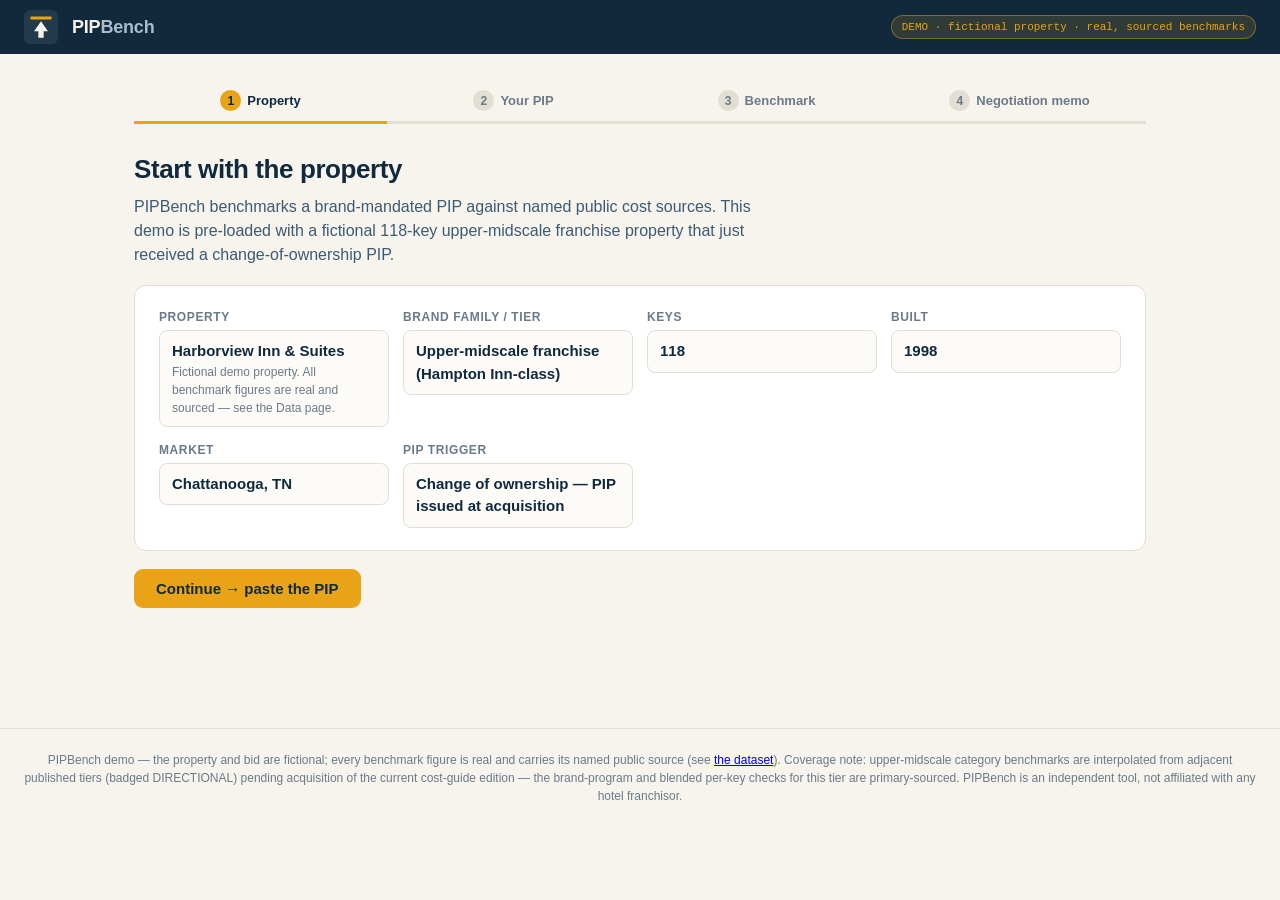
==== product/index.html @ 27633e5e "Initial commit Co-Authored-By: Claude Opus 4.8 (1M context) <noreply@anthropic.com> Claude-Session: " ====
<!DOCTYPE html>
<html lang="en">
<head>
<meta name="robots" content="noindex, nofollow">
<meta charset="utf-8">
<meta name="viewport" content="width=device-width, initial-scale=1">
<title>PIPBench — Benchmark Demo</title>
<link rel="icon" type="image/svg+xml" href="../brand/favicon.svg">
<link rel="stylesheet" href="styles.css">
</head>
<body>

<header class="app-header">
  <svg width="34" height="34" viewBox="0 0 128 128" role="img" aria-label="PIPBench mark">
    <rect width="128" height="128" rx="24" fill="#F7F4EE" opacity="0.08"/>
    <rect x="24" y="24" width="80" height="12" rx="4" fill="#E8A317"/>
    <path d="M64 42 L90 80 L74 80 L74 104 L54 104 L54 80 L38 80 Z" fill="#F7F4EE"/>
  </svg>
  <div class="app-name">PIP<span>Bench</span></div>
  <div class="env-chip">DEMO · fictional property · real, sourced benchmarks</div>
</header>

<nav class="stepper" aria-label="Steps">
  <div class="step-tab active"><span class="n">1</span>Property</div>
  <div class="step-tab"><span class="n">2</span>Your PIP</div>
  <div class="step-tab"><span class="n">3</span>Benchmark</div>
  <div class="step-tab"><span class="n">4</span>Negotiation memo</div>
</nav>

<main>
  <!-- STEP 1 -->
  <section class="panel active" id="panel-1" aria-label="Property intake">
    <h1>Start with the property</h1>
    <p class="lede">PIPBench benchmarks a brand-mandated PIP against named public cost sources. This demo is pre-loaded with a fictional 118-key upper-midscale franchise property that just received a change-of-ownership PIP.</p>
    <div class="card"><div class="grid2" id="intake-grid"></div></div>
    <div class="btn-row">
      <button class="btn btn-primary" id="btn-to-scope">Continue → paste the PIP</button>
    </div>
  </section>

  <!-- STEP 2 -->
  <section class="panel" id="panel-2" aria-label="PIP scope input">
    <h1>Paste the PIP scope & bid</h1>
    <p class="lede">Paste the PIP scope table or contractor bid. PIPBench parses each line, extracts the price, and maps it to a benchmark category. The demo text below is editable — change a number and re-parse.</p>
    <div class="card">
      <textarea id="pip-input" spellcheck="false" aria-label="PIP scope text"></textarea>
      <div class="parse-log" id="parse-log" aria-live="polite"></div>
    </div>
    <div class="btn-row">
      <button class="btn btn-secondary" id="btn-back-1">← Back</button>
      <button class="btn btn-primary" id="btn-parse">Parse scope lines</button>
      <button class="btn btn-primary" id="btn-to-bench" disabled>Benchmark it →</button>
    </div>
  </section>

  <!-- STEP 3 -->
  <section class="panel" id="panel-3" aria-label="Benchmark results">
    <h1>The benchmark</h1>
    <p class="lede">Every line is measured against a published range, escalated to 2026 dollars. Green band = benchmark range; the marker is this bid. <span class="badge verified">VERIFIED</span> = primary-sourced base figure. <span class="badge directional">DIRECTIONAL</span> = interpolated or escalated — shown honestly as an estimate.</p>
    <div class="summary-band" id="summary-band"></div>
    <div class="card" style="overflow-x:auto">
      <table class="bench">
        <thead><tr><th>Scope line & source</th><th class="num">Bid</th><th>Benchmark range</th><th>Verdict</th></tr></thead>
        <tbody id="bench-rows"></tbody>
      </table>
    </div>
    <div class="card"><p class="hint" id="blended-note" style="font-size:13.5px"></p></div>
    <div class="btn-row">
      <button class="btn btn-secondary" id="btn-back-2">← Back</button>
      <button class="btn btn-primary" id="btn-to-memo">Generate the negotiation memo →</button>
    </div>
  </section>

  <!-- STEP 4 -->
  <section class="panel" id="panel-4" aria-label="Negotiation memo">
    <h1>The negotiation memo</h1>
    <p class="lede">Line-item-linked, source-cited, and written to be handed to the brand or the GC. This is the deliverable no estimate-only tool ships.</p>
    <div class="memo-banner">Negotiation support, not legal or engineering advice. Escalations to 2026 dollars are PIPBench estimates and are labeled as such.</div>
    <div class="memo-doc" id="memo-body"></div>
    <div class="btn-row" style="justify-content:center">
      <button class="btn btn-secondary" id="btn-back-3">← Back to benchmark</button>
      <button class="btn btn-primary" id="btn-print">Print / save as PDF</button>
    </div>
  </section>
</main>

<footer class="app-footer">
  PIPBench demo — the property and bid are fictional; every benchmark figure is real and carries its named public source (see <a href="data/benchmarks.json">the dataset</a>).
  Coverage note: upper-midscale category benchmarks are interpolated from adjacent published tiers (badged DIRECTIONAL) pending acquisition of the current cost-guide edition — the brand-program and blended per-key checks for this tier are primary-sourced.
  PIPBench is an independent tool, not affiliated with any hotel franchisor.
</footer>

<script src="data/benchmarks.js"></script>
<script src="data/sample-pip.js"></script>
<script src="app.js"></script>
</body>
</html>
---- product/styles.css ----
:root {
  --navy: #10293D;
  --slate: #3D5A73;
  --paper: #F7F4EE;
  --amber: #E8A317;
  --green: #2F7D4F;
  --red: #BF4034;
  --gray: #6B7A88;
  --card: #FFFFFF;
  --line: #E3DED4;
  --mono: Consolas, "Courier New", monospace;
  --serif: Georgia, "Times New Roman", serif;
}
* { box-sizing: border-box; }
html, body { margin: 0; padding: 0; }
body {
  font-family: "Segoe UI", -apple-system, "Helvetica Neue", Arial, sans-serif;
  background: var(--paper);
  color: var(--navy);
  line-height: 1.5;
}

/* ---------- header ---------- */
header.app-header {
  background: var(--navy);
  color: var(--paper);
  padding: 10px 24px;
  display: flex; align-items: center; gap: 14px;
  position: sticky; top: 0; z-index: 40;
}
header.app-header svg { display: block; }
header .app-name { font-weight: 700; font-size: 18px; letter-spacing: -0.2px; }
header .app-name span { color: #A9BCCC; font-weight: 600; }
header .env-chip {
  margin-left: auto;
  font-family: var(--mono); font-size: 11px;
  background: rgba(232,163,23,0.15); color: var(--amber);
  border: 1px solid rgba(232,163,23,0.45);
  padding: 3px 10px; border-radius: 999px;
}

/* ---------- stepper ---------- */
.stepper {
  display: flex; gap: 0; max-width: 1060px; margin: 26px auto 0; padding: 0 24px;
}
.step-tab {
  flex: 1; text-align: center; padding: 10px 6px;
  font-size: 13px; font-weight: 600; color: var(--gray);
  border-bottom: 3px solid var(--line);
  cursor: default; user-select: none;
}
.step-tab .n {
  display: inline-flex; align-items: center; justify-content: center;
  width: 21px; height: 21px; border-radius: 50%;
  background: var(--line); color: var(--gray);
  font-size: 12px; margin-right: 6px;
}
.step-tab.active { color: var(--navy); border-bottom-color: var(--amber); }
.step-tab.active .n { background: var(--amber); color: var(--navy); }
.step-tab.done { color: var(--green); border-bottom-color: var(--green); }
.step-tab.done .n { background: var(--green); color: #fff; }

/* ---------- layout ---------- */
main { max-width: 1060px; margin: 0 auto; padding: 26px 24px 80px; }
.panel { display: none; }
.panel.active { display: block; animation: fadeUp 0.35s ease; }
@keyframes fadeUp { from { opacity: 0; transform: translateY(8px); } to { opacity: 1; transform: none; } }

.card {
  background: var(--card); border: 1px solid var(--line); border-radius: 12px;
  padding: 22px 24px; margin-bottom: 18px;
}
h1 { font-size: 26px; margin: 0 0 6px; letter-spacing: -0.4px; }
h2 { font-size: 19px; margin: 0 0 12px; }
p.lede { color: var(--slate); margin: 0 0 18px; max-width: 70ch; }
.hint { font-size: 13px; color: var(--gray); }

/* ---------- intake form ---------- */
.grid2 { display: grid; grid-template-columns: repeat(auto-fit, minmax(220px, 1fr)); gap: 14px; }
.field label { display: block; font-size: 12px; font-weight: 600; color: var(--gray); text-transform: uppercase; letter-spacing: 0.6px; margin-bottom: 4px; }
.field .val {
  background: #FCFBF8; border: 1px solid var(--line); border-radius: 8px;
  padding: 9px 12px; font-size: 15px; font-weight: 600;
}
.field .val small { display: block; font-weight: 400; color: var(--gray); font-size: 12px; }

/* ---------- scope step ---------- */
textarea#pip-input {
  width: 100%; min-height: 300px; resize: vertical;
  font-family: var(--mono); font-size: 12.5px; line-height: 1.65;
  background: #FCFBF8; color: var(--navy);
  border: 1px solid var(--line); border-radius: 10px; padding: 14px;
}
.parse-log {
  font-family: var(--mono); font-size: 12px; color: var(--slate);
  background: #10293D; color: #C9D6E2; border-radius: 10px;
  padding: 14px 16px; min-height: 40px; margin-top: 14px;
  white-space: pre-wrap; display: none;
}
.parse-log.show { display: block; }
.parse-log .ok { color: #7FC79B; }
.parse-log .warn { color: #E8C06A; }

/* ---------- buttons ---------- */
.btn {
  display: inline-block; border: 0; cursor: pointer; text-decoration: none;
  font-family: inherit; font-size: 15px; font-weight: 700;
  padding: 11px 22px; border-radius: 9px;
}
.btn-primary { background: var(--amber); color: var(--navy); }
.btn-primary:hover { filter: brightness(1.06); }
.btn-secondary { background: transparent; color: var(--slate); border: 1.5px solid var(--slate); }
.btn-secondary:hover { background: rgba(61,90,115,0.07); }
.btn-row { display: flex; gap: 12px; margin-top: 18px; flex-wrap: wrap; align-items: center; }
.btn[disabled] { opacity: 0.45; cursor: not-allowed; }

/* ---------- verdict chips & badges ---------- */
.badge {
  font-family: var(--mono); font-size: 10.5px; font-weight: 700;
  letter-spacing: 0.8px; padding: 2px 8px; border-radius: 4px; white-space: nowrap;
}
.badge.verified { background: rgba(47,125,79,0.12); color: var(--green); border: 1px solid rgba(47,125,79,0.4); }
.badge.directional { background: rgba(232,163,23,0.14); color: #9C6F0E; border: 1px solid rgba(232,163,23,0.5); }
.chip {
  font-size: 12px; font-weight: 700; padding: 3px 10px; border-radius: 999px; white-space: nowrap;
}
.chip.above { background: rgba(191,64,52,0.12); color: var(--red); }
.chip.inrange { background: rgba(47,125,79,0.12); color: var(--green); }
.chip.below { background: rgba(61,90,115,0.12); color: var(--slate); }
.chip.nodata { background: rgba(107,122,136,0.13); color: var(--gray); }
.chip.lever { background: rgba(232,163,23,0.16); color: #9C6F0E; }

/* ---------- summary band ---------- */
.summary-band {
  display: grid; grid-template-columns: repeat(auto-fit, minmax(190px, 1fr));
  gap: 14px; margin-bottom: 18px;
}
.stat {
  background: var(--navy); color: var(--paper);
  border-radius: 12px; padding: 16px 18px;
}
.stat .k { font-size: 12px; color: #A9BCCC; text-transform: uppercase; letter-spacing: 0.7px; }
.stat .v { font-family: var(--mono); font-size: 22px; font-weight: 700; margin-top: 4px; }
.stat .v.red { color: #F0A79E; }
.stat .v.green { color: #8FD3AA; }
.stat .v.amber { color: #F2C464; }
.stat .s { font-size: 11.5px; color: #8FA1B0; margin-top: 4px; }

/* ---------- benchmark table ---------- */
table.bench { width: 100%; border-collapse: collapse; font-size: 13.5px; }
table.bench th {
  text-align: left; font-size: 11px; text-transform: uppercase; letter-spacing: 0.7px;
  color: var(--gray); border-bottom: 2px solid var(--line); padding: 8px 10px;
}
table.bench td { border-bottom: 1px solid var(--line); padding: 12px 10px; vertical-align: top; }
table.bench tr:last-child td { border-bottom: 0; }
td.num, th.num { text-align: right; font-family: var(--mono); }
.item-name { font-weight: 600; }
.item-ref { font-family: var(--mono); font-size: 11px; color: var(--gray); }
.src-line { font-family: var(--mono); font-size: 11px; color: var(--gray); margin-top: 5px; }
.src-line a { color: var(--slate); }

/* range bar */
.range-wrap { min-width: 170px; }
.range-bar { position: relative; height: 14px; background: #E9E4DA; border-radius: 7px; margin: 6px 0 3px; }
.range-band { position: absolute; top: 3px; bottom: 3px; background: rgba(47,125,79,0.35); border: 1px solid rgba(47,125,79,0.55); border-radius: 5px; }
.range-marker {
  position: absolute; top: -4px; width: 10px; height: 22px; border-radius: 3px;
  transform: translateX(-5px); border: 2px solid var(--paper);
}
.range-marker.above { background: var(--red); }
.range-marker.inrange { background: var(--green); }
.range-marker.below { background: var(--slate); }
.range-scale { display: flex; justify-content: space-between; font-family: var(--mono); font-size: 10px; color: var(--gray); }

/* ---------- memo ---------- */
.memo-doc {
  background: #fff; border: 1px solid var(--line); border-radius: 4px;
  max-width: 760px; margin: 0 auto; padding: 54px 62px;
  font-family: var(--serif); font-size: 14.5px; line-height: 1.68; color: #1B2733;
  box-shadow: 0 2px 14px rgba(16,41,61,0.08);
}
.memo-doc h3 { font-family: var(--serif); font-size: 20px; margin: 0 0 2px; }
.memo-doc .memo-meta { font-size: 12.5px; color: #55636F; border-bottom: 1.5px solid #1B2733; padding-bottom: 14px; margin-bottom: 20px; }
.memo-doc h4 { font-size: 15px; margin: 26px 0 8px; text-transform: uppercase; letter-spacing: 1px; }
.memo-doc .figure { font-family: var(--mono); font-size: 13px; }
.memo-doc .cite { font-size: 12px; color: #55636F; font-style: italic; }
.memo-doc ol { padding-left: 22px; }
.memo-doc li { margin-bottom: 12px; }
.memo-banner {
  max-width: 760px; margin: 0 auto 16px; font-size: 12.5px; color: var(--gray);
  background: rgba(232,163,23,0.1); border: 1px solid rgba(232,163,23,0.4);
  border-radius: 8px; padding: 10px 14px;
}

/* footer */
footer.app-footer {
  border-top: 1px solid var(--line); margin-top: 40px; padding: 22px 24px;
  font-size: 12px; color: var(--gray); text-align: center;
}

@media print {
  header.app-header, .stepper, .btn-row, footer.app-footer, .memo-banner { display: none !important; }
  body { background: #fff; }
  main { padding: 0; max-width: none; }
  .panel { display: none !important; }
  .panel#panel-4 { display: block !important; }
  .memo-doc { box-shadow: none; border: 0; padding: 20px 10px; }
}

@media (max-width: 720px) {
  .step-tab { font-size: 11px; }
  .step-tab .n { display: none; }
  .memo-doc { padding: 30px 22px; }
  main { padding: 18px 14px 60px; }
}
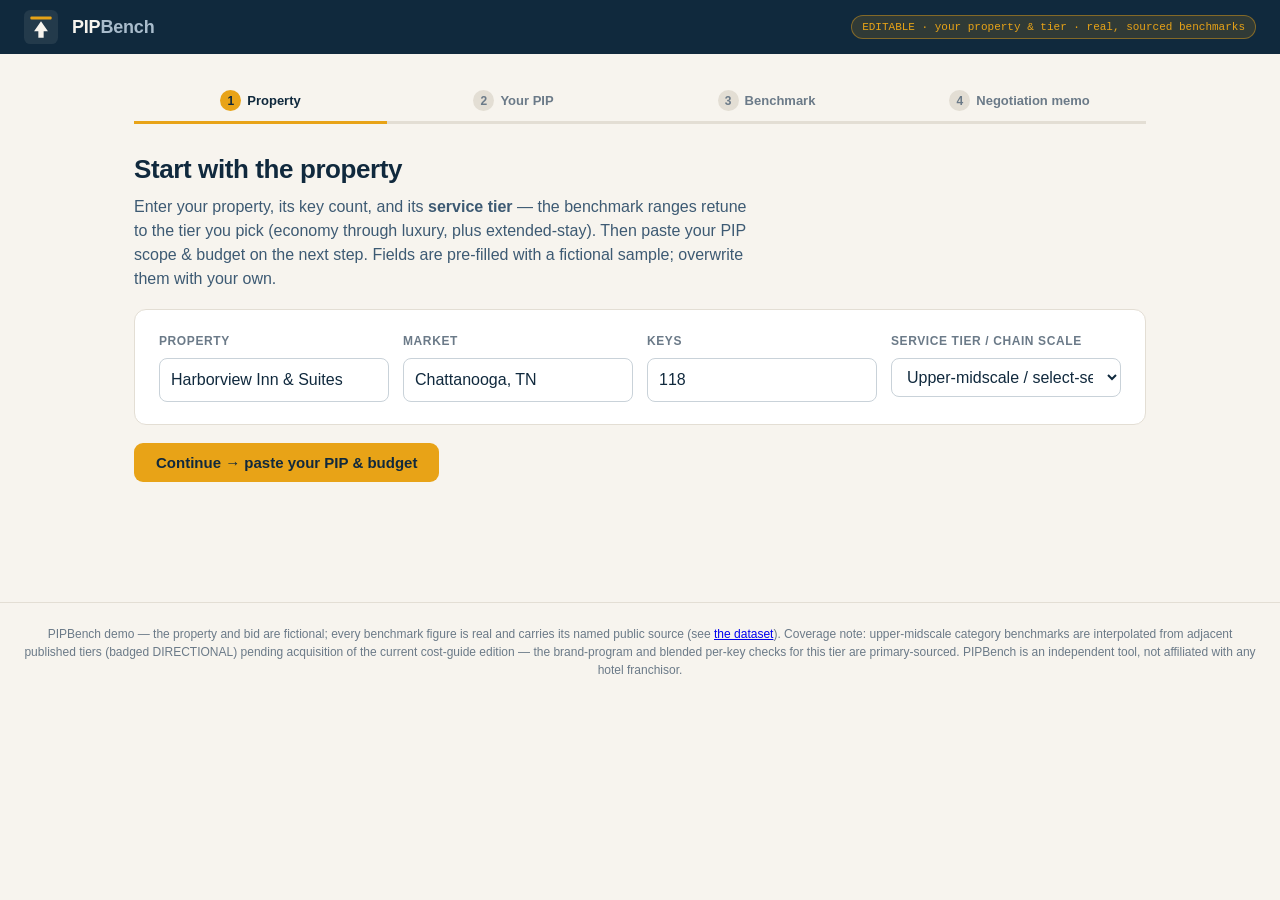
==== commit e310ec44: "Make benchmarks tier-adaptable + clarify scope/budget input - app.js: add service-tier system (econo" ====
--- a/product/index.html
+++ b/product/index.html
@@ -7,6 +7,16 @@
 <title>PIPBench — Benchmark Demo</title>
 <link rel="icon" type="image/svg+xml" href="../brand/favicon.svg">
 <link rel="stylesheet" href="styles.css">
+<style>
+  .field .in{width:100%;font:inherit;color:var(--navy,#10293D);background:#fff;border:1px solid #C9D2D9;border-radius:8px;padding:9px 11px;margin-top:4px}
+  .field .in:focus{outline:none;border-color:#E8A317;box-shadow:0 0 0 3px rgba(232,163,23,.18)}
+  select.in{appearance:auto;cursor:pointer}
+  .input-callout{display:flex;gap:10px;align-items:flex-start;background:#FCF6E9;border:1px solid #F0E2BE;border-left:4px solid #E8A317;border-radius:0 8px 8px 0;padding:11px 14px;margin:0 0 12px;font-size:13.5px;line-height:1.5}
+  .input-callout b{color:#8A6208}
+  .btn-mini{font:inherit;font-size:12.5px;background:#fff;border:1px solid #C9D2D9;border-radius:7px;padding:5px 11px;cursor:pointer;color:#3D5A73}
+  .btn-mini:hover{border-color:#E8A317;color:#10293D}
+  .input-tools{display:flex;gap:8px;margin:0 0 8px}
+</style>
 </head>
 <body>
 
@@ -17,7 +27,7 @@
     <path d="M64 42 L90 80 L74 80 L74 104 L54 104 L54 80 L38 80 Z" fill="#F7F4EE"/>
   </svg>
   <div class="app-name">PIP<span>Bench</span></div>
-  <div class="env-chip">DEMO · fictional property · real, sourced benchmarks</div>
+  <div class="env-chip">EDITABLE · your property &amp; tier · real, sourced benchmarks</div>
 </header>
 
 <nav class="stepper" aria-label="Steps">
@@ -31,19 +41,26 @@
   <!-- STEP 1 -->
   <section class="panel active" id="panel-1" aria-label="Property intake">
     <h1>Start with the property</h1>
-    <p class="lede">PIPBench benchmarks a brand-mandated PIP against named public cost sources. This demo is pre-loaded with a fictional 118-key upper-midscale franchise property that just received a change-of-ownership PIP.</p>
+    <p class="lede">Enter your property, its key count, and its <strong>service tier</strong> — the benchmark ranges retune to the tier you pick (economy through luxury, plus extended-stay). Then paste your PIP scope &amp; budget on the next step. Fields are pre-filled with a fictional sample; overwrite them with your own.</p>
     <div class="card"><div class="grid2" id="intake-grid"></div></div>
     <div class="btn-row">
-      <button class="btn btn-primary" id="btn-to-scope">Continue → paste the PIP</button>
+      <button class="btn btn-primary" id="btn-to-scope">Continue → paste your PIP &amp; budget</button>
     </div>
   </section>
 
   <!-- STEP 2 -->
   <section class="panel" id="panel-2" aria-label="PIP scope input">
-    <h1>Paste the PIP scope & bid</h1>
-    <p class="lede">Paste the PIP scope table or contractor bid. PIPBench parses each line, extracts the price, and maps it to a benchmark category. The demo text below is editable — change a number and re-parse.</p>
+    <h1>Paste your PIP scope &amp; budget</h1>
+    <p class="lede">This is where your scope and budget go. Paste the PIP scope table or contractor bid into the box below — PIPBench parses each line, extracts the price, and maps it to a benchmark category.</p>
+    <div class="input-callout">
+      <div><b>Format:</b> one line per scope item, each ending in its cost — e.g. <code>Guestrooms — soft goods, casegoods, lighting (141 keys) ......... $6,455,346</code>. Every line needs a <b>$ amount</b> (a line without one is skipped). Use <b>Load sample</b> to see the exact format, or <b>Clear</b> to start from scratch.</div>
+    </div>
     <div class="card">
-      <textarea id="pip-input" spellcheck="false" aria-label="PIP scope text"></textarea>
+      <div class="input-tools">
+        <button class="btn-mini" id="btn-load-sample" type="button">↺ Load sample</button>
+        <button class="btn-mini" id="btn-clear" type="button">✕ Clear</button>
+      </div>
+      <textarea id="pip-input" spellcheck="false" aria-label="PIP scope and budget text" placeholder="Paste your PIP scope & budget here — one line per item, each ending in its $ cost."></textarea>
       <div class="parse-log" id="parse-log" aria-live="polite"></div>
     </div>
     <div class="btn-row">
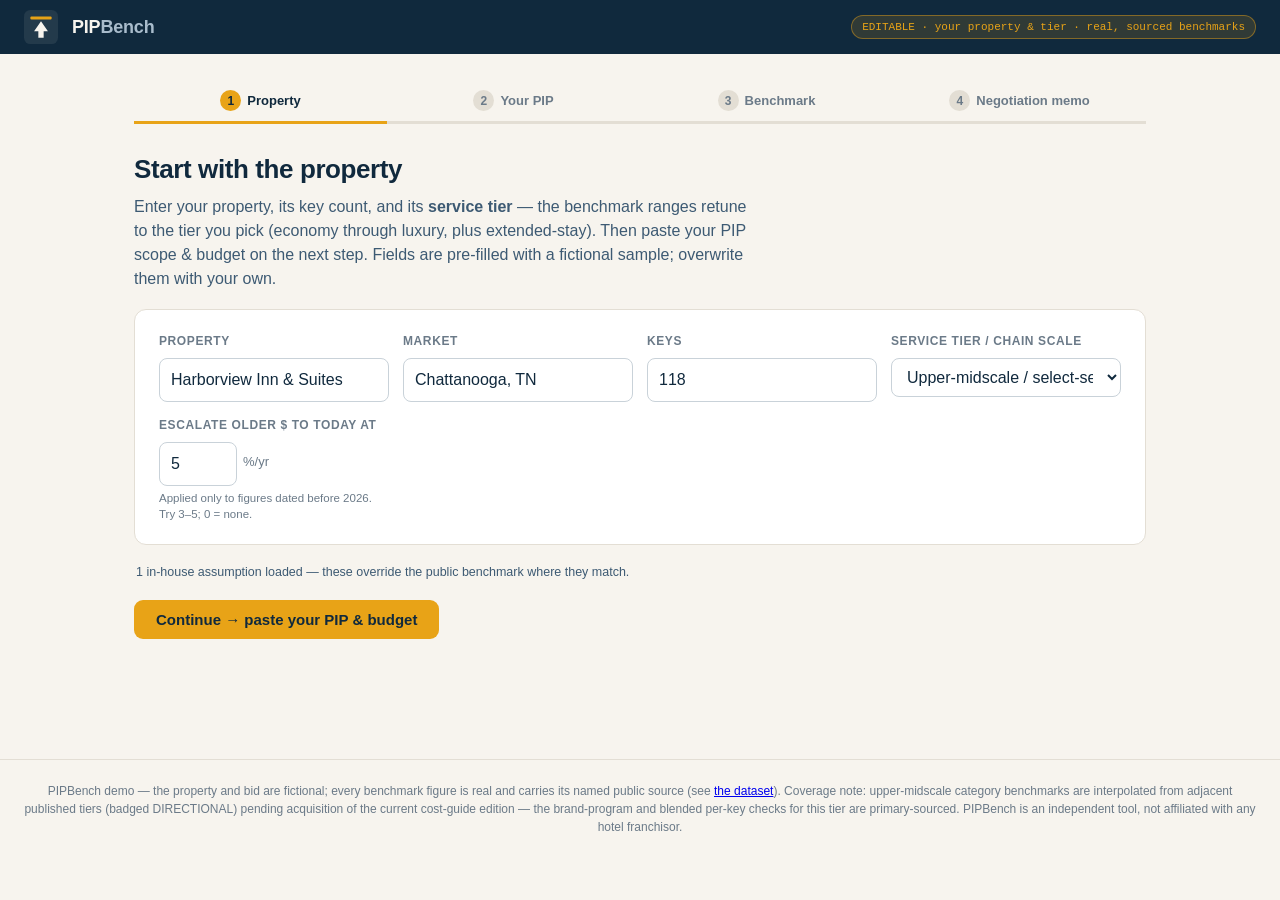
==== commit 744196d7: "Add Excel-paste, scope audit, user escalation rate, and house assumptions - Excel-paste: parser acce" ====
--- a/product/index.html
+++ b/product/index.html
@@ -16,6 +16,19 @@
   .btn-mini{font:inherit;font-size:12.5px;background:#fff;border:1px solid #C9D2D9;border-radius:7px;padding:5px 11px;cursor:pointer;color:#3D5A73}
   .btn-mini:hover{border-color:#E8A317;color:#10293D}
   .input-tools{display:flex;gap:8px;margin:0 0 8px}
+  .rate-wrap{display:flex;align-items:center;gap:6px}
+  .rate-wrap .rate{width:78px}
+  .rate-suffix{font-size:13px;color:#6B7A88}
+  .field-hint{font-size:11.5px;color:#6B7A88;margin-top:4px;line-height:1.4}
+  .badge.inhouse{background:#DDE9F3;color:#1C4C74;border:1px solid #B9D2E6}
+  #house-hint{font-size:12.5px;color:#3D5A73;margin:10px 2px 0}
+  #house-banner{background:#EEF4FA;border:1px solid #CFE0EF;border-radius:10px;padding:11px 15px;margin:0 0 14px;font-size:13px;line-height:1.55;color:#1C4C74}
+  #scope-audit{margin:0 0 14px;border-radius:10px;overflow:hidden;border:1px solid var(--line,#E3DED4)}
+  .audit-head{padding:11px 15px;font-weight:700;font-size:14px}
+  .audit-head.bad{background:#FBF1EF;color:#8A2B22} .audit-head.ok{background:#EFF5F0;color:#245C39}
+  .audit-row{padding:9px 15px;font-size:13px;border-top:1px solid #F0E9DE;background:#fff}
+  .audit-row.bad{border-left:4px solid #BF4034} .audit-row.warn{border-left:4px solid #E8A317}
+  .audit-covered{padding:9px 15px;font-size:12px;color:#6B7A88;background:#FAF7F1;border-top:1px solid #F0E9DE}
 </style>
 </head>
 <body>
@@ -43,6 +56,7 @@
     <h1>Start with the property</h1>
     <p class="lede">Enter your property, its key count, and its <strong>service tier</strong> — the benchmark ranges retune to the tier you pick (economy through luxury, plus extended-stay). Then paste your PIP scope &amp; budget on the next step. Fields are pre-filled with a fictional sample; overwrite them with your own.</p>
     <div class="card"><div class="grid2" id="intake-grid"></div></div>
+    <div id="house-hint"></div>
     <div class="btn-row">
       <button class="btn btn-primary" id="btn-to-scope">Continue → paste your PIP &amp; budget</button>
     </div>
@@ -73,7 +87,9 @@
   <!-- STEP 3 -->
   <section class="panel" id="panel-3" aria-label="Benchmark results">
     <h1>The benchmark</h1>
-    <p class="lede">Every line is measured against a published range, escalated to 2026 dollars. Green band = benchmark range; the marker is this bid. <span class="badge verified">VERIFIED</span> = primary-sourced base figure. <span class="badge directional">DIRECTIONAL</span> = interpolated or escalated — shown honestly as an estimate.</p>
+    <p class="lede">Every line is measured against a published range for your tier, escalated to today's dollars at your chosen rate. Green band = benchmark range; the marker is this bid. <span class="badge verified">VERIFIED</span> = primary-sourced · <span class="badge directional">DIRECTIONAL</span> = interpolated/scaled/escalated · <span class="badge inhouse">IN-HOUSE</span> = your team's assumption.</p>
+    <div id="scope-audit" style="display:none"></div>
+    <div id="house-banner" style="display:none"></div>
     <div class="summary-band" id="summary-band"></div>
     <div class="card" style="overflow-x:auto">
       <table class="bench">
@@ -109,6 +125,7 @@
 
 <script src="data/benchmarks.js"></script>
 <script src="data/sample-pip.js"></script>
+<script src="data/house-benchmarks.js"></script>
 <script src="app.js"></script>
 </body>
 </html>
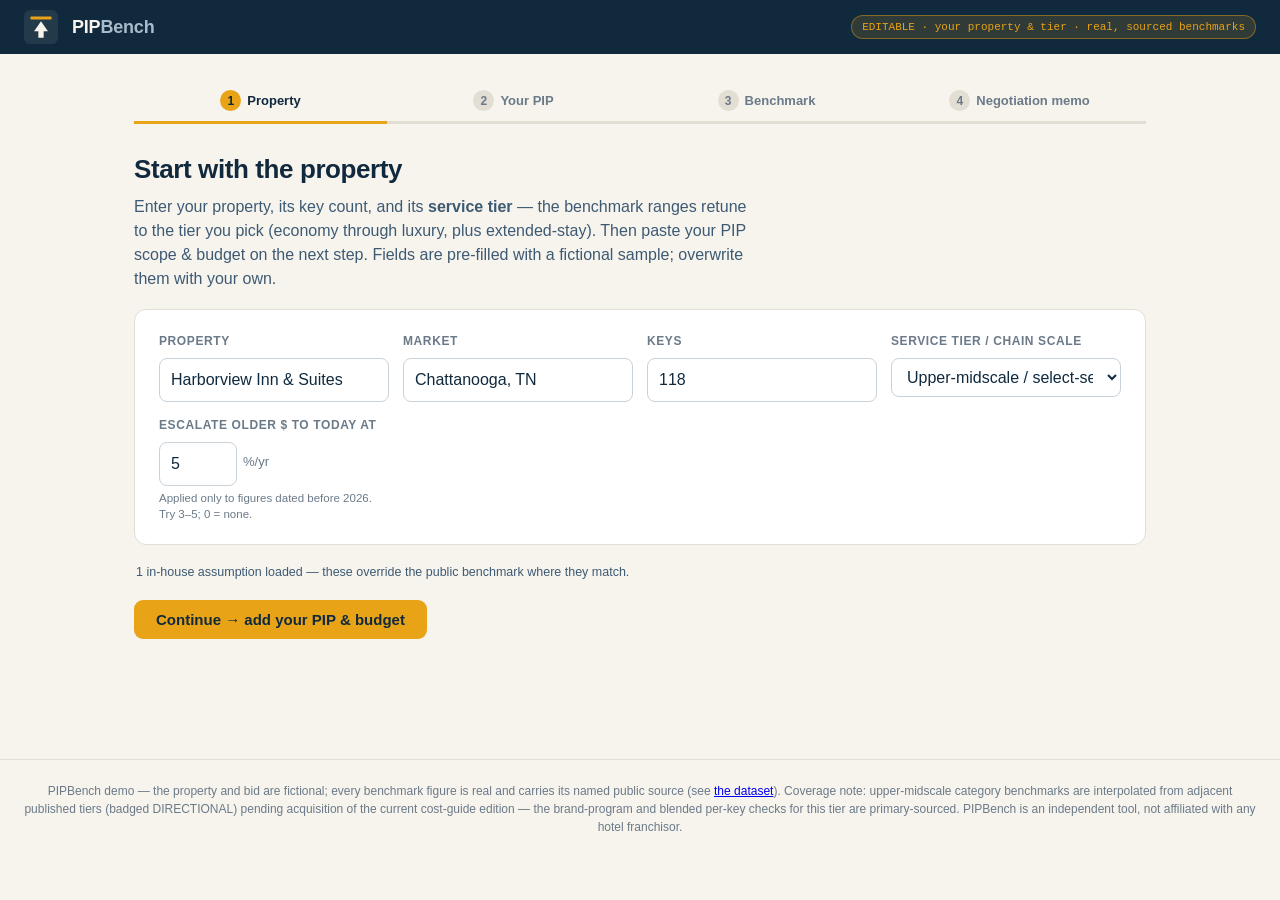
==== commit f8f1d925: "Add Excel/CSV upload to PIP scope step Users can now upload an .xlsx/.xls/.csv of the PIP scope inst" ====
--- a/product/index.html
+++ b/product/index.html
@@ -58,18 +58,28 @@
     <div class="card"><div class="grid2" id="intake-grid"></div></div>
     <div id="house-hint"></div>
     <div class="btn-row">
-      <button class="btn btn-primary" id="btn-to-scope">Continue → paste your PIP &amp; budget</button>
+      <button class="btn btn-primary" id="btn-to-scope">Continue → add your PIP &amp; budget</button>
     </div>
   </section>
 
   <!-- STEP 2 -->
   <section class="panel" id="panel-2" aria-label="PIP scope input">
-    <h1>Paste your PIP scope &amp; budget</h1>
-    <p class="lede">This is where your scope and budget go. Paste the PIP scope table or contractor bid into the box below — PIPBench parses each line, extracts the price, and maps it to a benchmark category.</p>
+    <h1>Add your PIP scope &amp; budget</h1>
+    <p class="lede">This is where your scope and budget go. Upload an Excel or CSV file, or paste the PIP scope table / contractor bid into the box below — PIPBench parses each line, extracts the price, and maps it to a benchmark category.</p>
     <div class="input-callout">
-      <div><b>Format:</b> one line per scope item, each ending in its cost — e.g. <code>Guestrooms — soft goods, casegoods, lighting (141 keys) ......... $6,455,346</code>. Every line needs a <b>$ amount</b> (a line without one is skipped). Use <b>Load sample</b> to see the exact format, or <b>Clear</b> to start from scratch.</div>
+      <div><b>Format:</b> one line per scope item, each ending in its cost — e.g. <code>Guestrooms — soft goods, casegoods, lighting (141 keys) ......... $6,455,346</code>. Every line needs a <b>$ amount</b> (a line without one is skipped). Uploading a spreadsheet builds these lines for you. Use <b>Load sample</b> to see the exact format, or <b>Clear</b> to start from scratch.</div>
     </div>
     <div class="card">
+      <div class="upload-row">
+        <input type="file" id="pip-file" accept=".xlsx,.xls,.csv" hidden>
+        <button type="button" class="btn btn-upload" id="btn-upload">
+          <svg width="16" height="16" viewBox="0 0 24 24" fill="none" stroke="currentColor" stroke-width="2" stroke-linecap="round" stroke-linejoin="round" aria-hidden="true"><path d="M21 15v4a2 2 0 0 1-2 2H5a2 2 0 0 1-2-2v-4"/><polyline points="17 8 12 3 7 8"/><line x1="12" y1="3" x2="12" y2="15"/></svg>
+          Upload Excel / CSV
+        </button>
+        <span class="upload-hint">.xlsx, .xls or .csv — a column of scope descriptions and a column of bid amounts. <a href="#" id="btn-template">Download a template</a></span>
+      </div>
+      <div class="upload-status" id="upload-status" aria-live="polite" hidden></div>
+      <div class="or-divider"><span>or paste / edit the scope</span></div>
       <div class="input-tools">
         <button class="btn-mini" id="btn-load-sample" type="button">↺ Load sample</button>
         <button class="btn-mini" id="btn-clear" type="button">✕ Clear</button>
@@ -123,6 +133,7 @@
   PIPBench is an independent tool, not affiliated with any hotel franchisor.
 </footer>
 
+<script src="vendor/xlsx.full.min.js"></script>
 <script src="data/benchmarks.js"></script>
 <script src="data/sample-pip.js"></script>
 <script src="data/house-benchmarks.js"></script>
--- a/product/styles.css
+++ b/product/styles.css
@@ -84,6 +84,28 @@
 }
 .field .val small { display: block; font-weight: 400; color: var(--gray); font-size: 12px; }
 
+/* ---------- scope step: upload ---------- */
+.upload-row { display: flex; align-items: center; gap: 14px; flex-wrap: wrap; }
+.btn-upload {
+  display: inline-flex; align-items: center; gap: 8px;
+  background: rgba(232,163,23,0.12); color: var(--navy);
+  border: 1.5px solid rgba(232,163,23,0.6);
+}
+.btn-upload:hover { background: rgba(232,163,23,0.2); }
+.btn-upload svg { display: block; }
+.upload-hint { font-size: 12.5px; color: var(--gray); max-width: 46ch; }
+.upload-hint a { color: var(--slate); font-weight: 600; }
+.upload-status {
+  font-size: 13px; border-radius: 10px; padding: 11px 14px; margin: 14px 0 0;
+  border: 1px solid var(--line); background: #FCFBF8; color: var(--slate);
+  display: none;
+}
+.upload-status.show { display: block; }
+.upload-status.ok { background: rgba(47,125,79,0.1); border-color: rgba(47,125,79,0.4); color: #256B41; }
+.upload-status.err { background: rgba(191,64,52,0.09); border-color: rgba(191,64,52,0.4); color: #9A3327; }
+.or-divider { display: flex; align-items: center; gap: 12px; margin: 18px 0 14px; color: var(--gray); font-size: 12.5px; }
+.or-divider::before, .or-divider::after { content: ""; flex: 1; height: 1px; background: var(--line); }
+
 /* ---------- scope step ---------- */
 textarea#pip-input {
   width: 100%; min-height: 300px; resize: vertical;
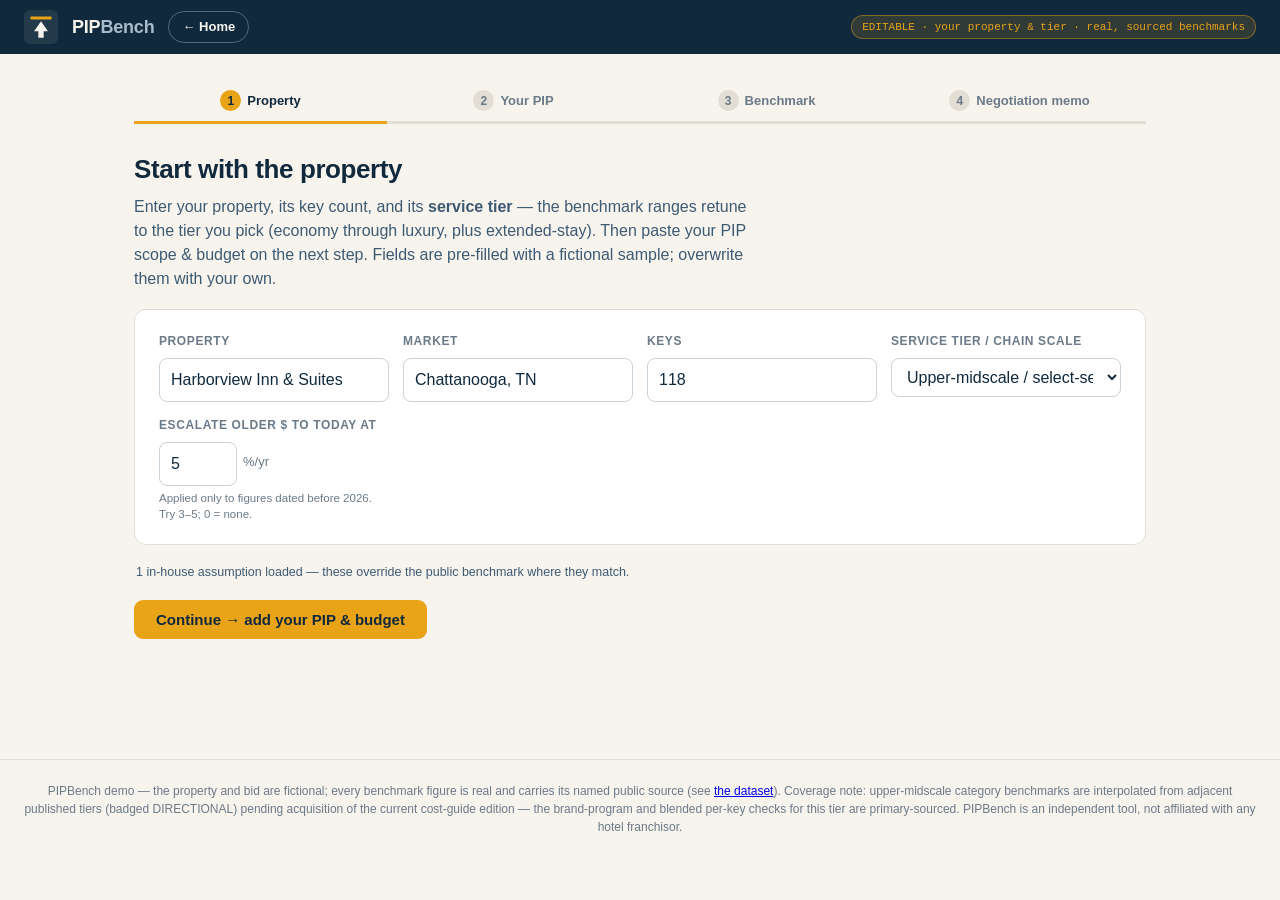
==== commit 9e2d6f45: "Add "Home" link to subpages so users can return to the marketing site Deep pages (the PIP demo, medi" ====
--- a/product/index.html
+++ b/product/index.html
@@ -34,12 +34,15 @@
 <body>
 
 <header class="app-header">
-  <svg width="34" height="34" viewBox="0 0 128 128" role="img" aria-label="PIPBench mark">
-    <rect width="128" height="128" rx="24" fill="#F7F4EE" opacity="0.08"/>
-    <rect x="24" y="24" width="80" height="12" rx="4" fill="#E8A317"/>
-    <path d="M64 42 L90 80 L74 80 L74 104 L54 104 L54 80 L38 80 Z" fill="#F7F4EE"/>
-  </svg>
-  <div class="app-name">PIP<span>Bench</span></div>
+  <a class="brand-home" href="../site/index.html" aria-label="PIPBench home">
+    <svg width="34" height="34" viewBox="0 0 128 128" role="img" aria-label="PIPBench mark">
+      <rect width="128" height="128" rx="24" fill="#F7F4EE" opacity="0.08"/>
+      <rect x="24" y="24" width="80" height="12" rx="4" fill="#E8A317"/>
+      <path d="M64 42 L90 80 L74 80 L74 104 L54 104 L54 80 L38 80 Z" fill="#F7F4EE"/>
+    </svg>
+    <span class="app-name">PIP<span>Bench</span></span>
+  </a>
+  <a class="home-link" href="../site/index.html">← Home</a>
   <div class="env-chip">EDITABLE · your property &amp; tier · real, sourced benchmarks</div>
 </header>
 
--- a/product/styles.css
+++ b/product/styles.css
@@ -29,8 +29,15 @@
   position: sticky; top: 0; z-index: 40;
 }
 header.app-header svg { display: block; }
+header .brand-home { display: inline-flex; align-items: center; gap: 14px; text-decoration: none; color: inherit; }
 header .app-name { font-weight: 700; font-size: 18px; letter-spacing: -0.2px; }
 header .app-name span { color: #A9BCCC; font-weight: 600; }
+header .home-link {
+  color: var(--paper); text-decoration: none; font-size: 13px; font-weight: 600;
+  padding: 5px 13px; border: 1px solid rgba(247,244,238,0.3); border-radius: 999px;
+  white-space: nowrap; transition: background 0.15s;
+}
+header .home-link:hover { background: rgba(247,244,238,0.12); }
 header .env-chip {
   margin-left: auto;
   font-family: var(--mono); font-size: 11px;
